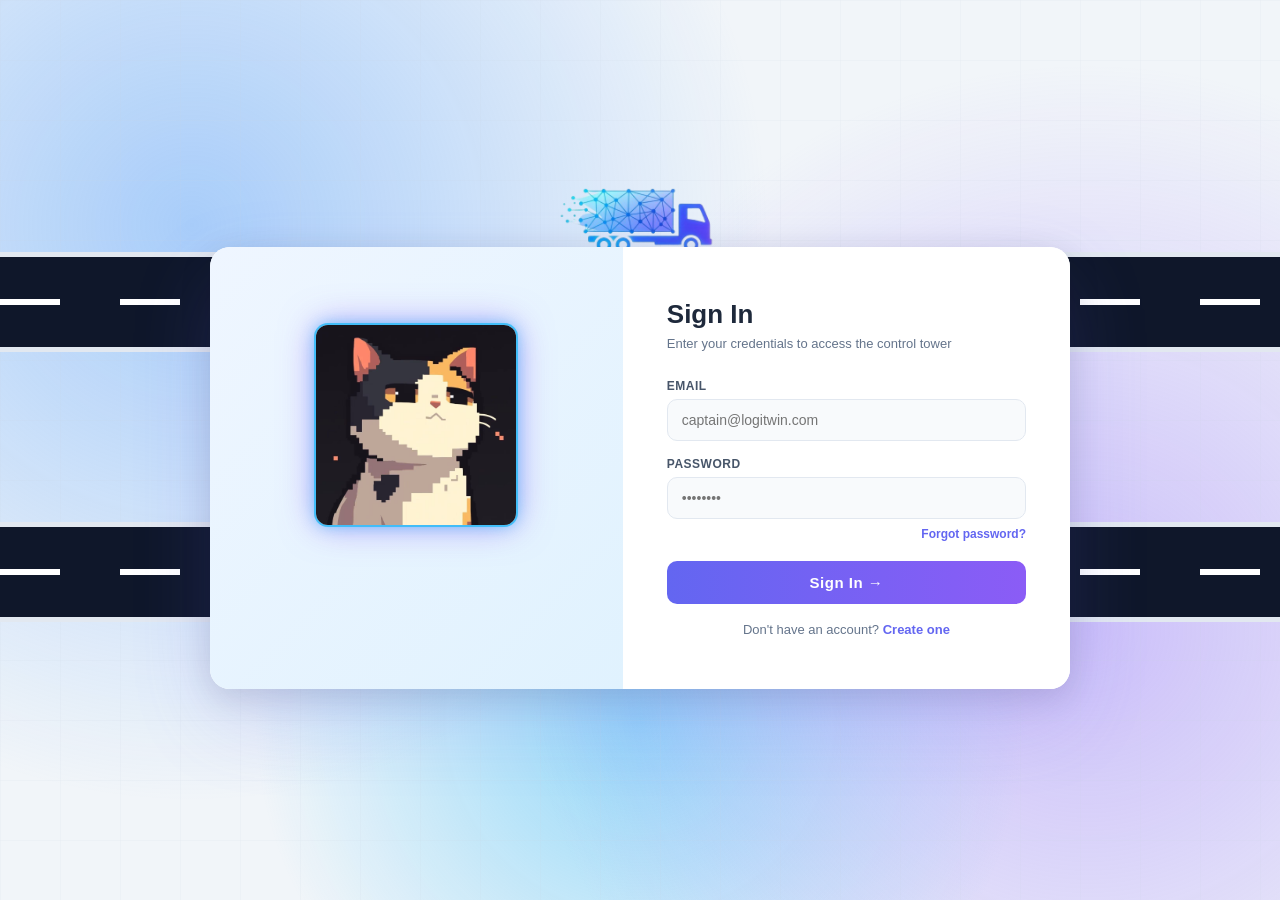
==== frontend/index.html @ 11cf5dd1 "Initial commit for Logi Twin" ====
<!DOCTYPE html>
<html lang="en">
<head>
<meta charset="UTF-8">
<meta name="viewport" content="width=device-width, initial-scale=1.0">
<title>LogiTwin — Login</title>
<style>
*, *::before, *::after {
  margin: 0; padding: 0; box-sizing: border-box;
  font-family: "Segoe UI", sans-serif;
}

body {
  height: 100vh;
  overflow: hidden;
  background:
    radial-gradient(circle at 15% 25%, #60a5fa80, transparent 45%),
    radial-gradient(circle at 85% 70%, #a78bfa80, transparent 45%),
    radial-gradient(circle at 50% 80%, #38bdf880, transparent 40%),
    #f1f5f9;
}

body::before {
  content: "";
  position: absolute;
  width: 100%; height: 100%;
  background-image:
    linear-gradient(#cbd5e155 1px, transparent 1px),
    linear-gradient(90deg, #cbd5e155 1px, transparent 1px);
  background-size: 60px 60px;
  opacity: .35;
}

/* ── BRAND LOGO & TITLE ──────────────────────────────────── */
.logoImg {
  position: absolute;
  top: 25%;
  left: 50%;
  transform: translate(-50%, -50%);
  height: 180px;
  z-index: 2;
}

.bigTitle {
  position: absolute;
  top: 48%;
  left: 50%;
  transform: translate(-50%, -50%);
  font-size: 110px;
  font-weight: 900;
  letter-spacing: 6px;
  background: linear-gradient(90deg, #a855f7, #c084fc, #9333ea, #7e22ce);
  -webkit-background-clip: text;
  -webkit-text-fill-color: transparent;
  white-space: nowrap;
  z-index: 2;
}

/* ── ANIMATIONS ──────────────────────────────────────────── */
@keyframes moveLogoLeft {
  to {
    top: 42px;
    left: calc(50% - 145px); 
    transform: translate(-50%, 0);
    height: 54px;
  }
}

@keyframes moveTitleTop {
  to {
    top: 42px;
    left: 50%;
    transform: translate(-50%, 0);
    font-size: 42px;
  }
}

.logoShift { animation: moveLogoLeft 0.8s ease forwards; }
.titleShift { animation: moveTitleTop 0.8s ease forwards; }

/* ── TAGLINE ─────────────────────────────────────────────── */
.tagline {
  position: absolute;
  top: 58%;
  left: 50%;
  transform: translate(-50%, 0);
  font-size: 22px;
  font-weight: 500;
  color: #64748b;
  opacity: 0;
  z-index: 2;
  white-space: nowrap;
}

@keyframes fadeTagline {
  from { opacity: 0; transform: translate(-50%, 10px); }
  to   { opacity: 1; transform: translate(-50%, 0); }
}
.taglineShow { animation: fadeTagline 0.8s ease forwards; }

/* ── ROADS ───────────────────────────────────────────────── */
.road {
  position: absolute;
  width: 100%; height: 100px;
  background: #0f172a;
  border-top: 5px solid #e2e8f0;
  border-bottom: 5px solid #e2e8f0;
  display: flex; align-items: center;
  transition: .6s;
  z-index: 1;
}
.roadTop    { top: 28%; }
.roadBottom { top: 58%; }

.road::before {
  content: "";
  position: absolute; left: 0; right: 0; top: 50%;
  height: 6px;
  background: repeating-linear-gradient(
    to right, white 0px, white 60px, transparent 60px, transparent 120px
  );
  transform: translateY(-50%);
}

.hideRoad { opacity: 0; pointer-events: none; }

/* ── TRUCK ANIMATIONS ────────────────────────────────────── */
.truck { position: absolute; top: 47%; width: 260px; transform: translateY(-50%); }

.truckBottom { left: -300px; animation: drive 3s linear forwards; }
.truckTop    { right: -300px; animation: driveReverse 3s linear forwards; }

@keyframes drive        { 0%{ left:-300px; } 100%{ left:110%; } }
@keyframes driveReverse { 0%{ right:-300px; } 100%{ right:110%; } }

/* ── LOGIN PANEL ─────────────────────────────────────────── */
.login {
  position: absolute;
  top: 52%;
  left: 50%;
  transform: translate(-50%, -50%) scale(.2);
  width: 860px;
  background: white;
  border-radius: 20px;
  display: flex;
  opacity: 0;
  animation: showPanel .6s forwards;
  animation-delay: 3.6s;
  box-shadow: 0 30px 80px rgba(99, 102, 241, 0.18), 0 8px 32px rgba(0,0,0,0.12);
  overflow: hidden;
  z-index: 10;
}

@keyframes showPanel {
  to { opacity: 1; transform: translate(-50%, -50%) scale(1); }
}

/* ── LEFT PANEL ──────────────────────────────────────────── */
.left {
  width: 48%;
  display: flex; flex-direction: column;
  justify-content: center; align-items: center;
  background: linear-gradient(135deg, #eff6ff, #e0f2fe);
  text-align: center;
  padding: 44px 32px;
  transition: transform .5s ease;
}

/* ── CAT WRAPPER (Anti-Flicker) ─────────────────────────── */
.cat-wrapper {
  position: relative;
  width: 200px;
  height: 200px;
  margin-bottom: 16px;
  border-radius: 12px;
  box-shadow: 0 0 0 2px rgba(56, 189, 248, 0.9), 0 0 15px rgba(56, 189, 248, 0.7), 0 0 35px rgba(139, 92, 246, 0.6);
  background-color: transparent;
}
.cat-wrapper img {
  position: absolute;
  top: 0; left: 0;
  width: 100%; height: 100%;
  object-fit: cover;
  border-radius: 12px;
  opacity: 0; /* All frames invisible by default */
}
.cat-wrapper img.active {
  opacity: 1; /* Only show the active frame */
}

/* ── TEXT ────────────────────────────────────────────────── */
.startText span {
  opacity: 0;
  display: inline-block;
  font-size: 26px;
  font-weight: 700;
  background: linear-gradient(90deg, #60a5fa, #38bdf8);
  -webkit-background-clip: text;
  -webkit-text-fill-color: transparent;
}

.subStart span {
  opacity: 0;
  display: inline-block;
  font-size: 15px;
  color: #475569;
}

.animateText span { animation: wordFade .4s ease forwards; animation-delay: calc(var(--i) * .16s); }
.animateSub  span { animation: wordFade .4s ease forwards; animation-delay: calc(var(--i) * .16s); }

@keyframes wordFade {
  from { opacity: 0; transform: translateY(10px); }
  to   { opacity: 1; transform: translateY(0); }
}

/* ── RIGHT PANEL (Forms) ─────────────────────────────────── */
.right {
  width: 52%;
  padding: 52px 44px;
  display: flex; flex-direction: column;
  justify-content: center;
  background: #fff;
}

.right h1 {
  font-size: 26px;
  font-weight: 800;
  color: #1e293b;
  margin-bottom: 6px;
}

.right .subtitle {
  font-size: 13px;
  color: #64748b;
  margin-bottom: 28px;
}

.form-group { margin-bottom: 16px; }

.form-group label {
  display: block;
  font-size: 12px;
  font-weight: 600;
  color: #475569;
  margin-bottom: 6px;
  letter-spacing: .5px;
  text-transform: uppercase;
}

.form-group input {
  width: 100%;
  padding: 12px 14px;
  background: #f8fafc;
  border: 1.5px solid #e2e8f0;
  border-radius: 10px;
  font-size: 14px;
  color: #1e293b;
  transition: border-color .2s, box-shadow .2s;
  outline: none;
}

.form-group input:focus {
  border-color: #818cf8;
  box-shadow: 0 0 0 3px rgba(129,140,248,.15);
}

.forgot-link {
  display: block;
  text-align: right;
  font-size: 12px;
  color: #6366f1;
  font-weight: 600;
  cursor: pointer;
  margin-top: -8px;
  margin-bottom: 20px;
}
.forgot-link:hover { text-decoration: underline; }

.btn-main {
  width: 100%;
  padding: 13px;
  border: none;
  border-radius: 10px;
  background: linear-gradient(90deg, #6366f1, #8b5cf6);
  color: white;
  font-size: 15px;
  font-weight: 700;
  cursor: pointer;
  transition: opacity .2s, transform .15s;
  letter-spacing: .5px;
}
.btn-main:hover { opacity: .9; transform: translateY(-1px); }
.btn-main:active { transform: translateY(0); }

.switch-text {
  margin-top: 18px;
  font-size: 13px;
  color: #64748b;
  text-align: center;
}
.switch-text span {
  color: #6366f1;
  font-weight: 700;
  cursor: pointer;
}
.switch-text span:hover { text-decoration: underline; }

/* ── MESSAGE FLASH ───────────────────────────────────────── */
.flash {
  padding: 10px 14px;
  border-radius: 8px;
  font-size: 13px;
  font-weight: 500;
  margin-bottom: 14px;
  display: none;
}
.flash.error   { background: #fef2f2; color: #dc2626; border: 1px solid #fecaca; }
.flash.success { background: #f0fdf4; color: #16a34a; border: 1px solid #bbf7d0; }
.flash.show    { display: block; }

/* ── OTP STEP ────────────────────────────────────────────── */
.otp-inputs {
  display: flex; gap: 10px;
  justify-content: center;
  margin: 16px 0;
}
.otp-inputs input {
  width: 48px; height: 52px;
  text-align: center;
  font-size: 22px;
  font-weight: 700;
  border: 1.5px solid #e2e8f0;
  border-radius: 10px;
  background: #f8fafc;
  color: #1e293b;
  outline: none;
  transition: border-color .2s;
}
.otp-inputs input:focus { border-color: #818cf8; box-shadow: 0 0 0 3px rgba(129,140,248,.15); }

/* ── PANEL SLIDE (Signup mode) ───────────────────────────── */
.signupMode .left  { transform: translateX(100%); }
.signupMode .right { transform: translateX(-100%); }

</style>
</head>
<body>

<img src="logo.png" class="logoImg" id="mainLogo">
<div class="bigTitle" id="mainTitle">LogiTwin</div>
<div class="tagline" id="tagline">Move Smarter, Ship Faster.</div>

<div class="road roadTop">
  <img src="truck2.png" class="truck truckTop">
</div>
<div class="road roadBottom">
  <img src="truck.png" class="truck truckBottom">
</div>

<div class="login" id="loginBox">

  <div class="left" id="leftPanel">
    
    <div class="cat-wrapper" id="cat-wrap">
      <img src="cat_open.png" class="frame-open active">
      <img src="cat_half.png" class="frame-half">
      <img src="cat_closed.png" class="frame-closed">
    </div>

    <h2 class="startText">
      <span style="--i:1">Welcome</span>
      <span style="--i:2">Back,</span>
      <span style="--i:3">Captain!</span>
    </h2>
    <br>
    <h3 class="subStart">
      <span style="--i:4">Ready</span>
      <span style="--i:5">to</span>
      <span style="--i:6">move</span>
      <span style="--i:7">the</span>
      <span style="--i:8">world</span>
      <span style="--i:9">today?</span>
    </h3>
  </div>

  <div class="right" id="rightPanel">
    <div id="flashMsg" class="flash"></div>

    <div id="view-login">
      <h1>Sign In</h1>
      <p class="subtitle">Enter your credentials to access the control tower</p>
      <div class="form-group">
        <label>Email</label>
        <input type="email" id="login-email" placeholder="captain@logitwin.com">
      </div>
      <div class="form-group">
        <label>Password</label>
        <input type="password" id="login-password" placeholder="••••••••">
      </div>
      <span class="forgot-link" onclick="showView('forgot-email')">Forgot password?</span>
      <button class="btn-main" onclick="doLogin()">Sign In →</button>
      <div class="switch-text">Don't have an account? <span onclick="switchToSignup()">Create one</span></div>
    </div>

    <div id="view-signup" style="display:none;">
      <h1>Create Account</h1>
      <p class="subtitle">Join the LogiTwin network — it's free</p>
      <div class="form-group">
        <label>Email</label>
        <input type="email" id="signup-email" placeholder="you@company.com">
      </div>
      <div class="form-group">
        <label>Password</label>
        <input type="password" id="signup-password" placeholder="Min 8 characters">
      </div>
      <div class="form-group">
        <label>Confirm Password</label>
        <input type="password" id="signup-confirm" placeholder="Repeat password">
      </div>
      <button class="btn-main" style="margin-top:4px;" onclick="doSignup()">Create Account →</button>
      <div class="switch-text">Already have an account? <span onclick="switchToLogin()">Sign In</span></div>
    </div>

    <div id="view-forgot-email" style="display:none;">
      <h1>Reset Password</h1>
      <p class="subtitle">We'll send a one-time code to your email</p>
      <div class="form-group">
        <label>Email Address</label>
        <input type="email" id="forgot-email" placeholder="captain@logitwin.com">
      </div>
      <button class="btn-main" onclick="doSendOTP()">Send OTP →</button>
      <div class="switch-text"><span onclick="switchToLogin()">← Back to Sign In</span></div>
    </div>

    <div id="view-forgot-otp" style="display:none;">
      <h1>Enter OTP</h1>
      <p class="subtitle">Check your inbox and paste the 6-digit code</p>
      <div class="otp-inputs">
        <input type="text" maxlength="1" class="otp-box" oninput="otpMove(this,0)">
        <input type="text" maxlength="1" class="otp-box" oninput="otpMove(this,1)">
        <input type="text" maxlength="1" class="otp-box" oninput="otpMove(this,2)">
        <input type="text" maxlength="1" class="otp-box" oninput="otpMove(this,3)">
        <input type="text" maxlength="1" class="otp-box" oninput="otpMove(this,4)">
        <input type="text" maxlength="1" class="otp-box" oninput="otpMove(this,5)">
      </div>
      <button class="btn-main" onclick="doVerifyOTP()">Verify Code →</button>
      <div class="switch-text"><span onclick="showView('forgot-email')">← Resend OTP</span></div>
    </div>

    <div id="view-forgot-reset" style="display:none;">
      <h1>New Password</h1>
      <p class="subtitle">Choose a strong new password for your account</p>
      <div class="form-group">
        <label>New Password</label>
        <input type="password" id="reset-password" placeholder="Min 8 characters">
      </div>
      <div class="form-group">
        <label>Confirm Password</label>
        <input type="password" id="reset-confirm" placeholder="Repeat password">
      </div>
      <button class="btn-main" onclick="doReset()">Save New Password →</button>
    </div>

  </div></div><script>
const API_BASE = "http://localhost:8080";
let forgotEmail = "";
let blinkInterval;

/* ── Animations ──────────────────────────────────────────── */
setTimeout(() => {
  document.querySelector('.roadTop').classList.add('hideRoad');
  document.querySelector('.roadBottom').classList.add('hideRoad');
}, 3000);

setTimeout(() => {
  document.getElementById('mainLogo').classList.add('logoShift');
  document.getElementById('mainTitle').classList.add('titleShift');
}, 3300);

setTimeout(() => {
  document.getElementById('tagline').classList.add('taglineShow');
}, 3500);

setTimeout(() => {
  document.querySelector('.startText').classList.add('animateText');
  document.querySelector('.subStart').classList.add('animateSub');
}, 3800);

startBlink("cat-wrap");

/* ── Perfect Cat Blink Animation ─────────────────────────── */
function startBlink(wrapperId) {
  clearInterval(blinkInterval);

  const wrap = document.getElementById(wrapperId);
  if (!wrap) return;

  const open   = wrap.querySelector('.frame-open');
  const half   = wrap.querySelector('.frame-half');
  const closed = wrap.querySelector('.frame-closed');

  function setFrame(frame) {
    if (!document.getElementById(wrapperId)) return;

    open.classList.remove('active');
    half.classList.remove('active');
    closed.classList.remove('active');

    frame.classList.add('active');
  }

  function blinkCycle() {

    setTimeout(() => setFrame(half),   80);   // open → half
    setTimeout(() => setFrame(closed), 160);  // half → closed
    setTimeout(() => setFrame(half),   240);  // closed → half
    setTimeout(() => setFrame(open),   320);  // half → open

  }

  // Blink every few seconds
  blinkInterval = setInterval(blinkCycle, 3000 + Math.random()*2000);
}

/* ── View management ─────────────────────────────────────── */
function showView(name) {
  ["login","signup","forgot-email","forgot-otp","forgot-reset"].forEach(v => {
    document.getElementById("view-" + v).style.display = "none";
  });
  document.getElementById("view-" + name).style.display = "block";
  hideFlash();
}

function switchToSignup() {
  document.getElementById("loginBox").classList.add("signupMode");
  document.getElementById("leftPanel").innerHTML = `
    <div class="cat-wrapper" id="cat2-wrap">
      <img src="cat2_open.png" class="frame-open active">
      <img src="cat2_half.png" class="frame-half">
      <img src="cat2_closed.png" class="frame-closed">
    </div>
    <h2 class="startText animateText">
      <span style="--i:1">Start</span>
      <span style="--i:2">Your</span>
      <span style="--i:3">Journey!</span>
    </h2>
    <br>
    <h3 class="subStart animateSub">
      <span style="--i:4">Create</span>
      <span style="--i:5">your</span>
      <span style="--i:6">LogiTwin</span>
      <span style="--i:7">account</span>
      <span style="--i:8">now.</span>
    </h3>`;
  showView("signup");
  startBlink("cat2-wrap");
}

function switchToLogin() {
  document.getElementById("loginBox").classList.remove("signupMode");
  document.getElementById("leftPanel").innerHTML = `
    <div class="cat-wrapper" id="cat-wrap">
      <img src="cat_open.png" class="frame-open active">
      <img src="cat_half.png" class="frame-half">
      <img src="cat_closed.png" class="frame-closed">
    </div>
    <h2 class="startText animateText">
      <span style="--i:1">Welcome</span>
      <span style="--i:2">Back,</span>
      <span style="--i:3">Captain!</span>
    </h2>
    <br>
    <h3 class="subStart animateSub">
      <span style="--i:4">Ready</span>
      <span style="--i:5">to</span>
      <span style="--i:6">move</span>
      <span style="--i:7">the</span>
      <span style="--i:8">world</span>
      <span style="--i:9">today?</span>
    </h3>`;
  showView("login");
  startBlink("cat-wrap");
}

/* ── Flash messages ──────────────────────────────────────── */
function flash(msg, type) {
  const el = document.getElementById("flashMsg");
  el.textContent = msg;
  el.className = `flash ${type} show`;
}
function hideFlash() {
  document.getElementById("flashMsg").className = "flash";
}

/* ── LOGIN ───────────────────────────────────────────────── */
async function doLogin() {
  const email    = document.getElementById("login-email").value.trim();
  const password = document.getElementById("login-password").value;
  if (!email || !password) return flash("Please fill in all fields.", "error");

  try {
    const res  = await fetch(`${API_BASE}/api/login`, {
      method: "POST",
      headers: { "Content-Type": "application/json" },
      body: JSON.stringify({ email, password })
    });
    const data = await res.json();
    if (res.ok) {
      flash("Login successful! Redirecting…", "success");
      setTimeout(() => { window.location.href = "dashboard.html"; }, 900);
    } else {
      flash(data.error || "Login failed.", "error");
    }
  } catch {
    flash("Cannot connect to server. Is the backend running?", "error");
  }
}

/* ── SIGNUP ──────────────────────────────────────────────── */
async function doSignup() {
  const email    = document.getElementById("signup-email").value.trim();
  const password = document.getElementById("signup-password").value;
  const confirm  = document.getElementById("signup-confirm").value;

  if (!email || !password) return flash("Please fill in all fields.", "error");
  if (password !== confirm) return flash("Passwords do not match.", "error");
  if (password.length < 8)  return flash("Password must be at least 8 characters.", "error");

  try {
    const res  = await fetch(`${API_BASE}/api/signup`, {
      method: "POST",
      headers: { "Content-Type": "application/json" },
      body: JSON.stringify({ email, password })
    });
    const data = await res.json();
    if (res.ok) {
      flash("Account created! Signing you in…", "success");
      setTimeout(() => { window.location.href = "dashboard.html"; }, 1000);
    } else {
      flash(data.error || "Signup failed.", "error");
    }
  } catch {
    flash("Cannot connect to server. Is the backend running?", "error");
  }
}

/* ── FORGOT — Send OTP ───────────────────────────────────── */
async function doSendOTP() {
  const email = document.getElementById("forgot-email").value.trim();
  if (!email) return flash("Enter your email address.", "error");
  forgotEmail = email;

  try {
    const res  = await fetch(`${API_BASE}/api/send-otp`, {
      method: "POST",
      headers: { "Content-Type": "application/json" },
      body: JSON.stringify({ email })
    });
    const data = await res.json();
    if (res.ok) {
      flash("OTP sent! Check your email (or see console for dev mode).", "success");
      if (data.otp) console.log("🔑 DEV OTP:", data.otp);
      showView("forgot-otp");
    } else {
      flash(data.error || "Could not send OTP.", "error");
    }
  } catch {
    flash("Cannot connect to server.", "error");
  }
}

/* ── OTP Box navigation ──────────────────────────────────── */
function otpMove(el, idx) {
  el.value = el.value.replace(/[^0-9]/g,"");
  const boxes = document.querySelectorAll(".otp-box");
  if (el.value && idx < 5) boxes[idx+1].focus();
}

/* ── FORGOT — Verify OTP ─────────────────────────────────── */
async function doVerifyOTP() {
  const boxes = document.querySelectorAll(".otp-box");
  const otp   = [...boxes].map(b => b.value).join("");
  if (otp.length !== 6) return flash("Enter all 6 digits.", "error");

  try {
    const res  = await fetch(`${API_BASE}/api/verify-otp`, {
      method: "POST",
      headers: { "Content-Type": "application/json" },
      body: JSON.stringify({ email: forgotEmail, otp })
    });
    const data = await res.json();
    if (res.ok) {
      flash("OTP verified!", "success");
      showView("forgot-reset");
    } else {
      flash(data.error || "Invalid or expired OTP.", "error");
    }
  } catch {
    flash("Cannot connect to server.", "error");
  }
}

/* ── FORGOT — Reset Password ─────────────────────────────── */
async function doReset() {
  const password = document.getElementById("reset-password").value;
  const confirm  = document.getElementById("reset-confirm").value;
  if (!password) return flash("Enter a new password.", "error");
  if (password !== confirm) return flash("Passwords do not match.", "error");
  if (password.length < 8)  return flash("Password must be at least 8 characters.", "error");

  try {
    const res  = await fetch(`${API_BASE}/api/reset-password`, {
      method: "POST",
      headers: { "Content-Type": "application/json" },
      body: JSON.stringify({ email: forgotEmail, password })
    });
    if (res.ok) {
      flash("Password updated! Redirecting to login…", "success");
      setTimeout(() => switchToLogin(), 1200);
    } else {
      const data = await res.json();
      flash(data.error || "Reset failed.", "error");
    }
  } catch {
    flash("Cannot connect to server.", "error");
  }
}

/* ── Enter key support ───────────────────────────────────── */
document.addEventListener("keydown", e => {
  if (e.key !== "Enter") return;
  const active = document.querySelector('[id^="view-"]:not([style*="none"])');
  if (!active) return;
  if (active.id === "view-login")        doLogin();
  if (active.id === "view-signup")       doSignup();
  if (active.id === "view-forgot-email") doSendOTP();
  if (active.id === "view-forgot-otp")   doVerifyOTP();
  if (active.id === "view-forgot-reset") doReset();
});
</script>
</body>
</html>
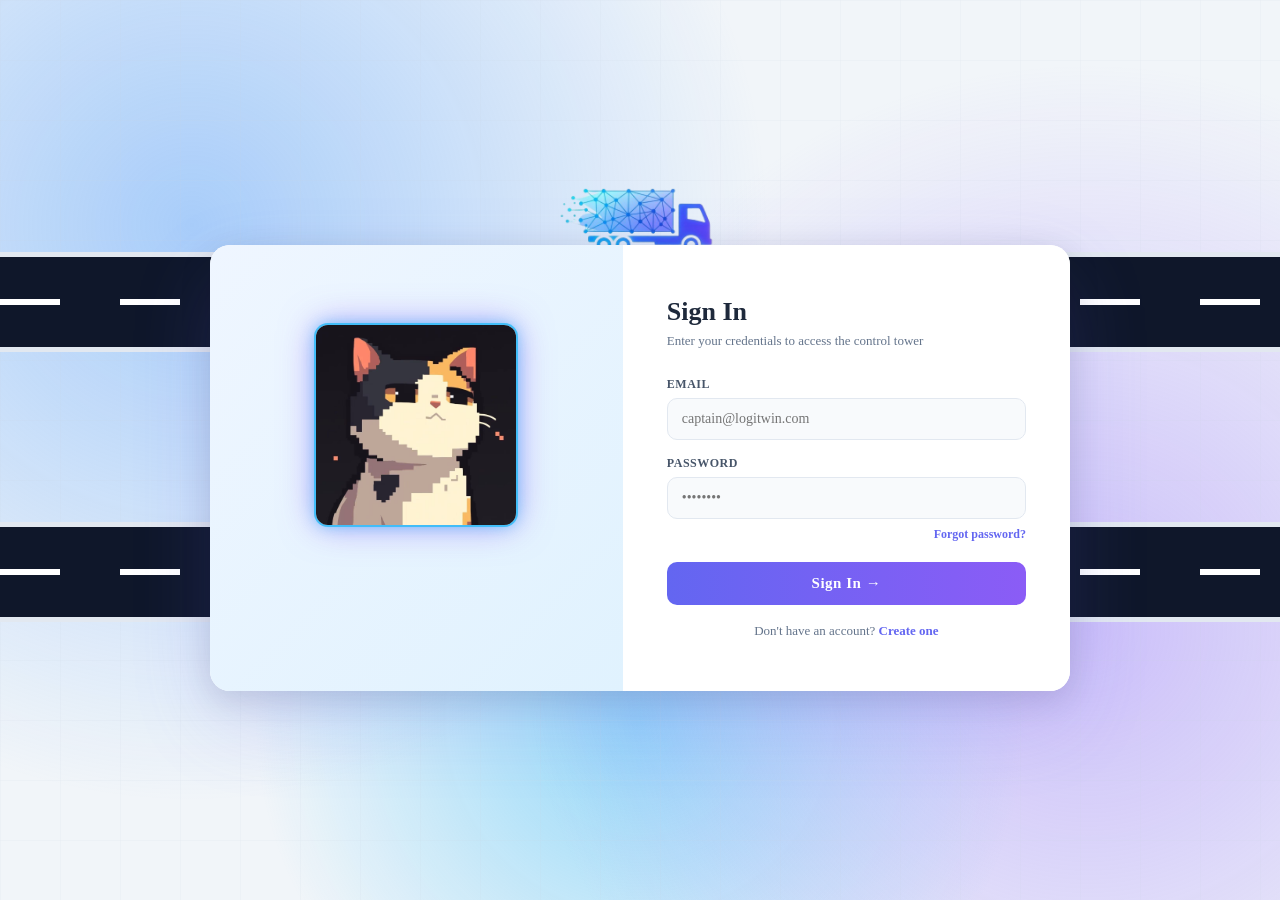
==== commit a26652f9: "upadated UI" ====
--- a/frontend/index.html
+++ b/frontend/index.html
@@ -5,12 +5,17 @@
 <meta name="viewport" content="width=device-width, initial-scale=1.0">
 <title>LogiTwin — Login</title>
 <style>
+/* ============================================================
+   LogiTwin — Global Styles (Light Theme + Custom Fonts)
+   ============================================================ */
 *, *::before, *::after {
   margin: 0; padding: 0; box-sizing: border-box;
-  font-family: "Segoe UI", sans-serif;
-}
-
+  font-family: inherit; /* Allows inputs to inherit custom fonts */
+}
+
+/* 1. Set the default "small lines" text to Lucida Bright */
 body {
+  font-family: "Lucida Bright", Georgia, serif; 
   height: 100vh;
   overflow: hidden;
   background:
@@ -18,6 +23,12 @@
     radial-gradient(circle at 85% 70%, #a78bfa80, transparent 45%),
     radial-gradient(circle at 50% 80%, #38bdf880, transparent 40%),
     #f1f5f9;
+}
+
+/* 2. Set headings, bold letters, buttons, and titles to Cambria */
+h1, h2, h3, h4, h5, h6, b, strong, button,
+.bigTitle, .startText span, .btn-main, .otp-inputs input, label, .switch-text span {
+  font-family: Cambria, Georgia, serif;
 }
 
 body::before {
@@ -463,7 +474,18 @@
     </div>
 
   </div></div><script>
-const API_BASE = "http://localhost:8080";
+/*
+// CHANGE THIS:
+const API_BASE = (window.location.hostname === "localhost" || window.location.hostname === "127.0.0.1")
+    ? "http://localhost:8080" 
+    : "https://logitwin-api.onrender.com"; 
+*/
+
+// TO THIS (Using your actual copied Render link):
+const API_BASE = (window.location.hostname === "localhost" || window.location.hostname === "127.0.0.1")
+    ? "http://localhost:8080" 
+    : "https://logitwin-api-xxxx.onrender.com"; // <-- Paste your real Render link here! (No slash at the end)
+
 let forgotEmail = "";
 let blinkInterval;
 
